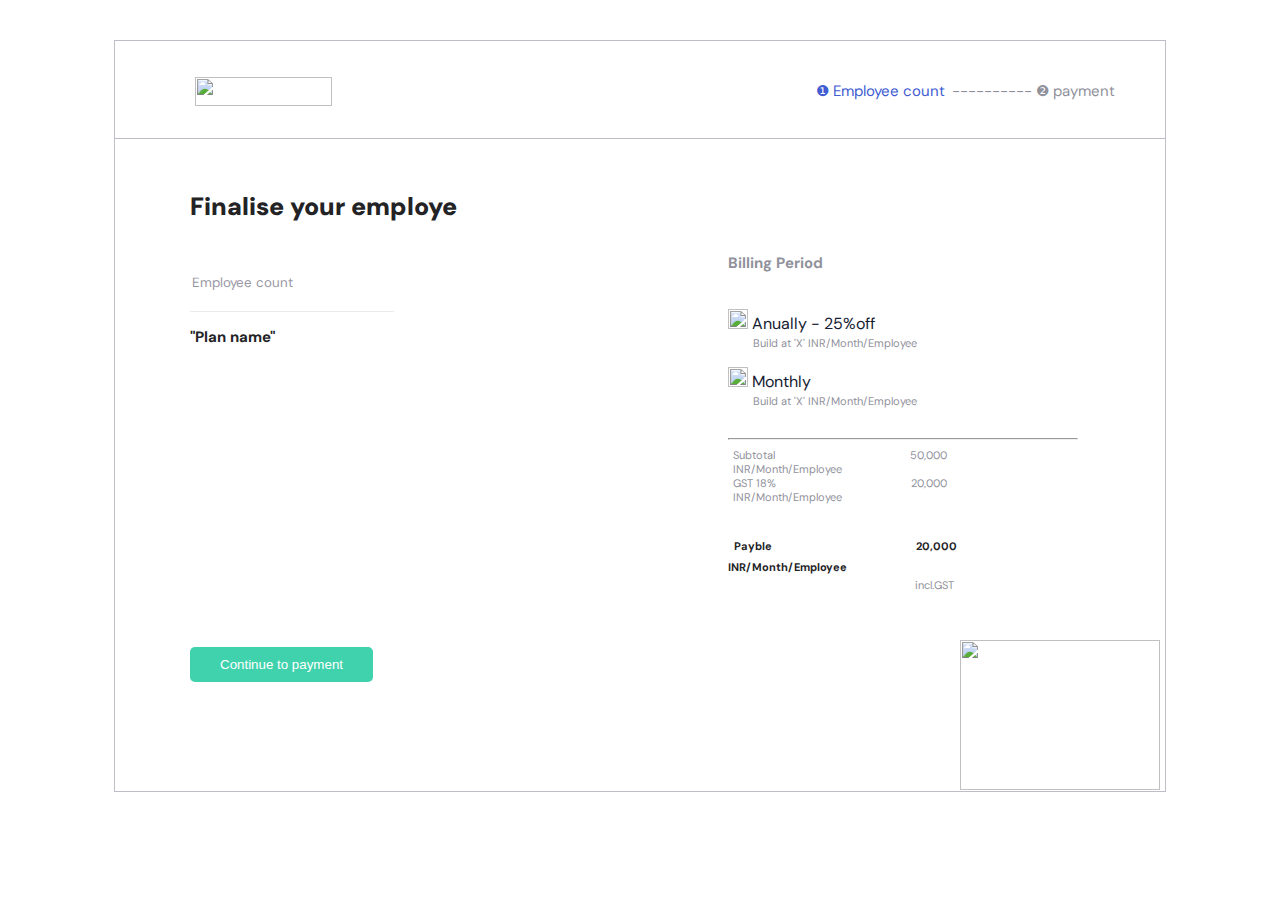
==== index.html @ c9f54953 "Update index.html" ====
<!DOCTYPE html>
<html lang="en">
<head>
  <title> 2 Project  </title>
  <meta charset="UTF-8" />
  <meta name="viewport" content="width=device-width,initial-scale=1" />
  <meta name="description" content="..." />
  <link rel="stylesheet" href="https://ambika-01.github.io/new.css" >
  <link rel="preconnect" href="https://fonts.googleapis.com">
<link rel="preconnect" href="https://fonts.gstatic.com" crossorigin>
<link href="https://fonts.googleapis.com/css2?family=DM+Sans&display=swap" rel="stylesheet">
</head>
<body>
<div class="main">
  <nav>
    <img src="C:\Users\91865\sassfiles/Group 30.svg">
    <span style='font-size:15px; font-family: DM Sans, sans-serif; color:#90919B; float:right; margin:40px auto; padding-right:50px;'> ---------- &#10103; payment </span>
    <span style='font-size:15px; font-family: DM Sans, sans-serif; color:#405CD2; float:right; margin:40px auto; padding-right:7px; '>&#10102; Employee count</span>
  </nav>
  <div class="main2">
     <h1><b>Finalise your employe</b></h1>
     <input type="text" value="Employee count" required>
     <h3>"Plan name"</h3>
     <a href="https://github.com/ambika-01/ambika-01.github.io/blob/main/intern2.html"><button> Continue to  payment </button></a>
     <div class="main3">
       <h6>Billing  Period</h6>
         <div class="icon"><img class="round" src="https://github.com/ambika-01/ambika-01.github.io/blob/main/Layer2.svg">  Anually - 25%off </div>
         <p>Build at 'X' INR/Month/Employee</p>
         <div class="icon1"><img class="round" src="https://github.com/ambika-01/ambika-01.github.io/blob/main/Layer2(1).svg">  Monthly</div>
         <p>Build at 'X' INR/Month/Employee</p>
         <hr>
         <p class="ptag">Subtotal  &nbsp; &nbsp; &nbsp; &nbsp; &nbsp;  &nbsp; &nbsp; &nbsp; &nbsp; &nbsp; &nbsp; &nbsp; &nbsp; &nbsp; &nbsp; &nbsp; &nbsp; &nbsp; &nbsp; &nbsp; &nbsp; &nbsp; 50,000 INR/Month/Employee</p>
         <p class="ptag">GST 18%  &nbsp; &nbsp; &nbsp; &nbsp; &nbsp; &nbsp; &nbsp; &nbsp; &nbsp; &nbsp; &nbsp; &nbsp;  &nbsp; &nbsp; &nbsp; &nbsp; &nbsp; &nbsp; &nbsp; &nbsp; &nbsp; &nbsp;  20,000 INR/Month/Employee</p>
         <b class="end">&nbsp; Payble &nbsp; &nbsp; &nbsp; &nbsp; &nbsp; &nbsp; &nbsp; &nbsp; &nbsp; &nbsp; &nbsp; &nbsp; &nbsp; &nbsp;  &nbsp; &nbsp; &nbsp; &nbsp; &nbsp; &nbsp; &nbsp; &nbsp; &nbsp; &nbsp;20,000 INR/Month/Employee</b>
         <p class="end">&nbsp; &nbsp; &nbsp; &nbsp; &nbsp; &nbsp; &nbsp; &nbsp; &nbsp; &nbsp; &nbsp; &nbsp; &nbsp; &nbsp; &nbsp; &nbsp; &nbsp &nbsp; &nbsp; &nbsp; &nbsp; &nbsp; &nbsp; &nbsp; &nbsp; &nbsp; &nbsp;  incl.GST</p>
     </div>
    <img class=" wave" src="https://ambika-01.github.io/MaskGroup1(1).png">

  </div>
</div>
</body>
</html>
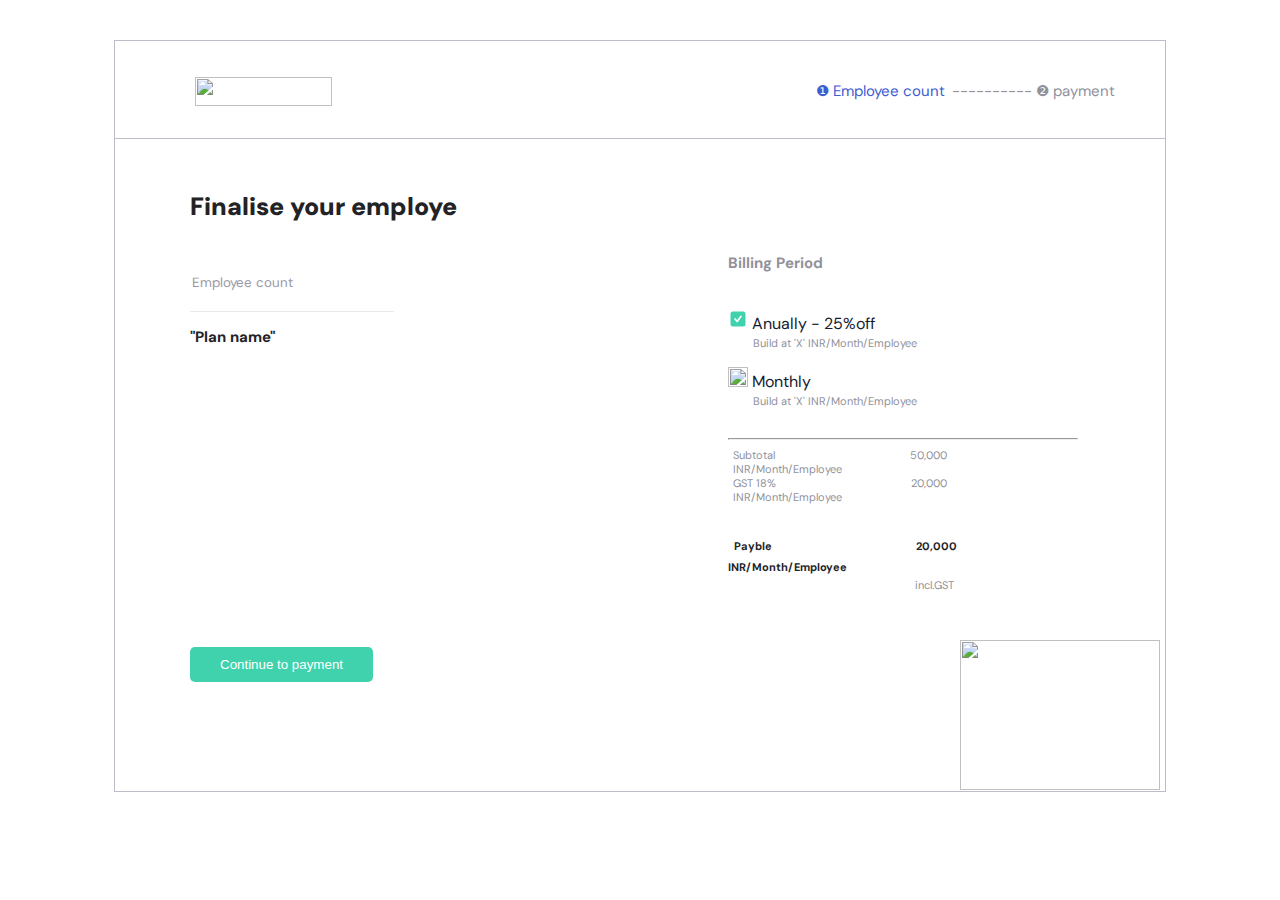
==== commit 68b4a6dc: "Update index.html" ====
--- a/index.html
+++ b/index.html
@@ -1,7 +1,7 @@
 <!DOCTYPE html>
 <html lang="en">
 <head>
-  <title> 2 Project  </title>
+  <title> 4 Project  </title>
   <meta charset="UTF-8" />
   <meta name="viewport" content="width=device-width,initial-scale=1" />
   <meta name="description" content="..." />
@@ -21,12 +21,12 @@
      <h1><b>Finalise your employe</b></h1>
      <input type="text" value="Employee count" required>
      <h3>"Plan name"</h3>
-     <a href="https://github.com/ambika-01/ambika-01.github.io/blob/main/intern2.html"><button> Continue to  payment </button></a>
+     <a href="https://ambika-01.github.io/intern2.html"><button> Continue to  payment </button></a>
      <div class="main3">
        <h6>Billing  Period</h6>
-         <div class="icon"><img class="round" src="https://github.com/ambika-01/ambika-01.github.io/blob/main/Layer2.svg">  Anually - 25%off </div>
+         <div class="icon"><img class="round" src="https://ambika-01.github.io/Layer2.svg">  Anually - 25%off </div>
          <p>Build at 'X' INR/Month/Employee</p>
-         <div class="icon1"><img class="round" src="https://github.com/ambika-01/ambika-01.github.io/blob/main/Layer2(1).svg">  Monthly</div>
+         <div class="icon1"><img class="round" src="https://ambika-01.github.io/Layer2(1).svg">  Monthly</div>
          <p>Build at 'X' INR/Month/Employee</p>
          <hr>
          <p class="ptag">Subtotal  &nbsp; &nbsp; &nbsp; &nbsp; &nbsp;  &nbsp; &nbsp; &nbsp; &nbsp; &nbsp; &nbsp; &nbsp; &nbsp; &nbsp; &nbsp; &nbsp; &nbsp; &nbsp; &nbsp; &nbsp; &nbsp; &nbsp; 50,000 INR/Month/Employee</p>
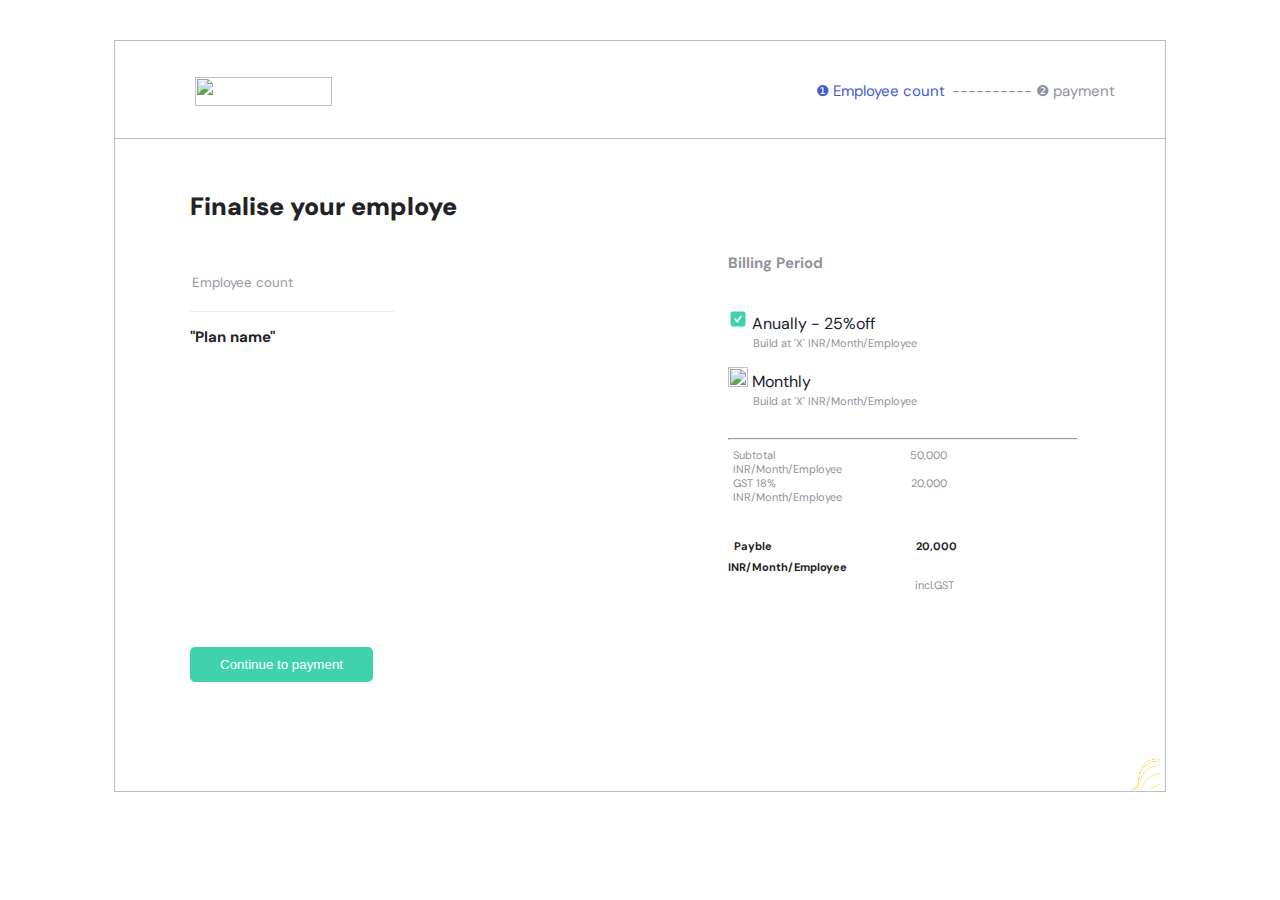
==== commit 7425f072: "Update index.html" ====
--- a/index.html
+++ b/index.html
@@ -1,7 +1,7 @@
 <!DOCTYPE html>
 <html lang="en">
 <head>
-  <title> 4 Project  </title>
+  <title> 5 Project  </title>
   <meta charset="UTF-8" />
   <meta name="viewport" content="width=device-width,initial-scale=1" />
   <meta name="description" content="..." />
@@ -34,7 +34,7 @@
          <b class="end">&nbsp; Payble &nbsp; &nbsp; &nbsp; &nbsp; &nbsp; &nbsp; &nbsp; &nbsp; &nbsp; &nbsp; &nbsp; &nbsp; &nbsp; &nbsp;  &nbsp; &nbsp; &nbsp; &nbsp; &nbsp; &nbsp; &nbsp; &nbsp; &nbsp; &nbsp;20,000 INR/Month/Employee</b>
          <p class="end">&nbsp; &nbsp; &nbsp; &nbsp; &nbsp; &nbsp; &nbsp; &nbsp; &nbsp; &nbsp; &nbsp; &nbsp; &nbsp; &nbsp; &nbsp; &nbsp; &nbsp &nbsp; &nbsp; &nbsp; &nbsp; &nbsp; &nbsp; &nbsp; &nbsp; &nbsp; &nbsp;  incl.GST</p>
      </div>
-    <img class=" wave" src="https://ambika-01.github.io/MaskGroup1(1).png">
+    <img class=" wave" src="https://ambika-01.github.io/Mask%20Group%201.png">
 
   </div>
 </div>
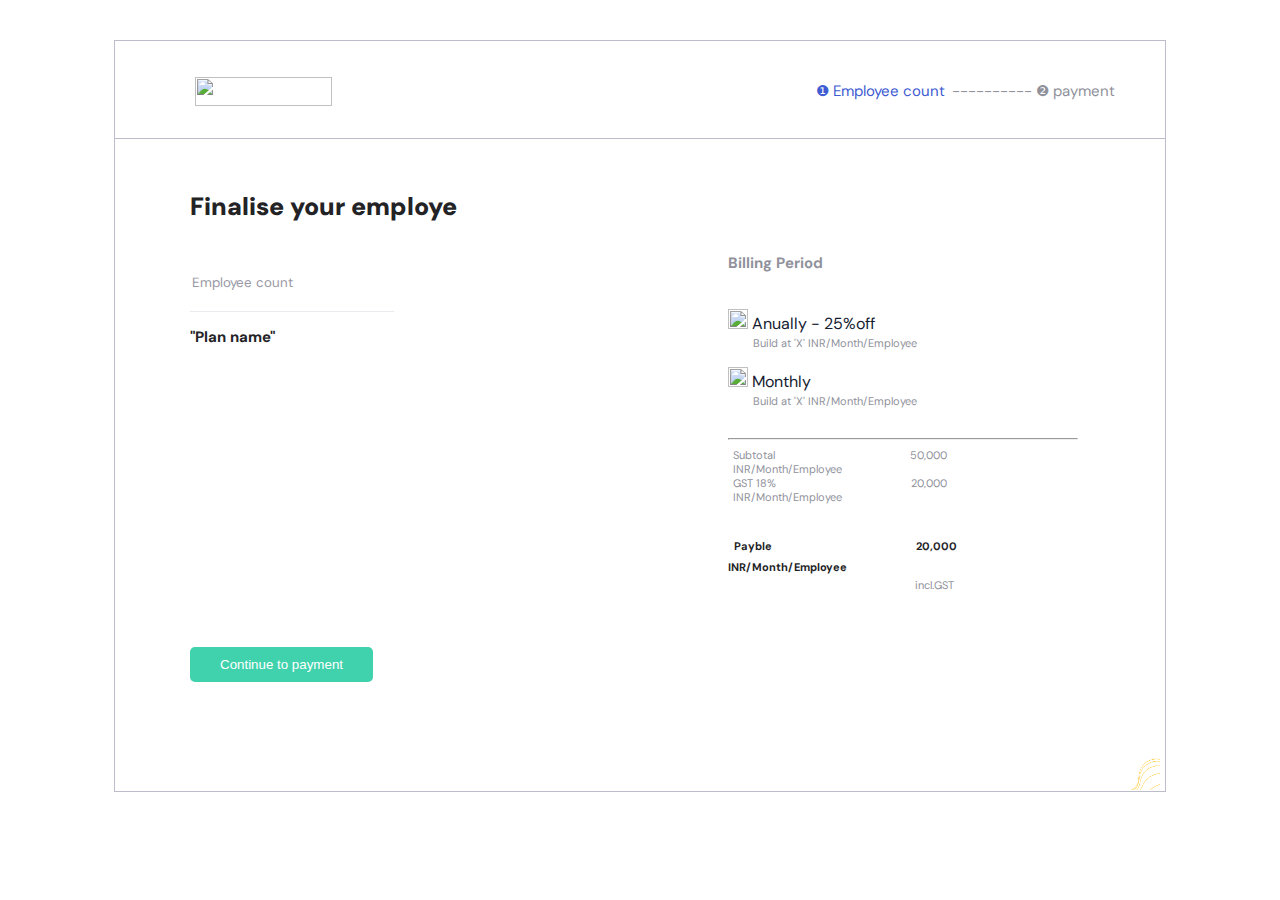
==== commit 72803aaf: "Update index.html" ====
--- a/index.html
+++ b/index.html
@@ -1,7 +1,7 @@
 <!DOCTYPE html>
 <html lang="en">
 <head>
-  <title> 5 Project  </title>
+  <title> 6 Project  </title>
   <meta charset="UTF-8" />
   <meta name="viewport" content="width=device-width,initial-scale=1" />
   <meta name="description" content="..." />
@@ -24,9 +24,9 @@
      <a href="https://ambika-01.github.io/intern2.html"><button> Continue to  payment </button></a>
      <div class="main3">
        <h6>Billing  Period</h6>
-         <div class="icon"><img class="round" src="https://ambika-01.github.io/Layer2.svg">  Anually - 25%off </div>
+         <div class="icon"><img class="round" src="hhttps://ambika-01.github.io/Layer%202.svg">  Anually - 25%off </div>
          <p>Build at 'X' INR/Month/Employee</p>
-         <div class="icon1"><img class="round" src="https://ambika-01.github.io/Layer2(1).svg">  Monthly</div>
+         <div class="icon1"><img class="round" src="https://ambika-01.github.io/Layer%202%20(1).svg.svg">  Monthly</div>
          <p>Build at 'X' INR/Month/Employee</p>
          <hr>
          <p class="ptag">Subtotal  &nbsp; &nbsp; &nbsp; &nbsp; &nbsp;  &nbsp; &nbsp; &nbsp; &nbsp; &nbsp; &nbsp; &nbsp; &nbsp; &nbsp; &nbsp; &nbsp; &nbsp; &nbsp; &nbsp; &nbsp; &nbsp; &nbsp; 50,000 INR/Month/Employee</p>
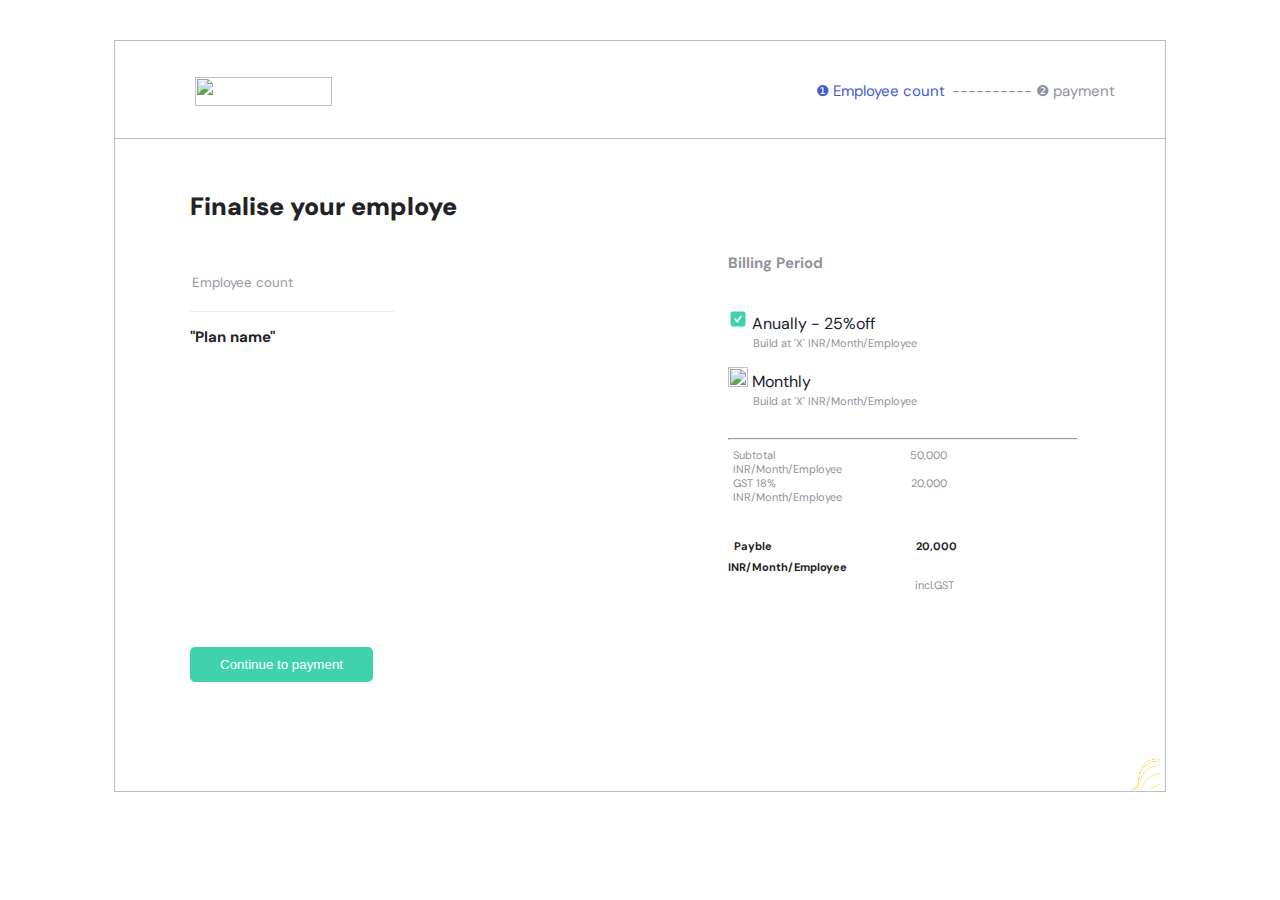
==== commit b196f9fa: "Update index.html" ====
--- a/index.html
+++ b/index.html
@@ -1,7 +1,7 @@
 <!DOCTYPE html>
 <html lang="en">
 <head>
-  <title> 6 Project  </title>
+  <title> 7 Project  </title>
   <meta charset="UTF-8" />
   <meta name="viewport" content="width=device-width,initial-scale=1" />
   <meta name="description" content="..." />
@@ -24,9 +24,9 @@
      <a href="https://ambika-01.github.io/intern2.html"><button> Continue to  payment </button></a>
      <div class="main3">
        <h6>Billing  Period</h6>
-         <div class="icon"><img class="round" src="hhttps://ambika-01.github.io/Layer%202.svg">  Anually - 25%off </div>
+         <div class="icon"><img class="round" src="https://ambika-01.github.io/Layer2.svg">  Anually - 25%off </div>
          <p>Build at 'X' INR/Month/Employee</p>
-         <div class="icon1"><img class="round" src="https://ambika-01.github.io/Layer%202%20(1).svg.svg">  Monthly</div>
+         <div class="icon1"><img class="round" src="https://ambika-01.github.io/Layer%202%20(1).svg.">  Monthly</div>
          <p>Build at 'X' INR/Month/Employee</p>
          <hr>
          <p class="ptag">Subtotal  &nbsp; &nbsp; &nbsp; &nbsp; &nbsp;  &nbsp; &nbsp; &nbsp; &nbsp; &nbsp; &nbsp; &nbsp; &nbsp; &nbsp; &nbsp; &nbsp; &nbsp; &nbsp; &nbsp; &nbsp; &nbsp; &nbsp; 50,000 INR/Month/Employee</p>
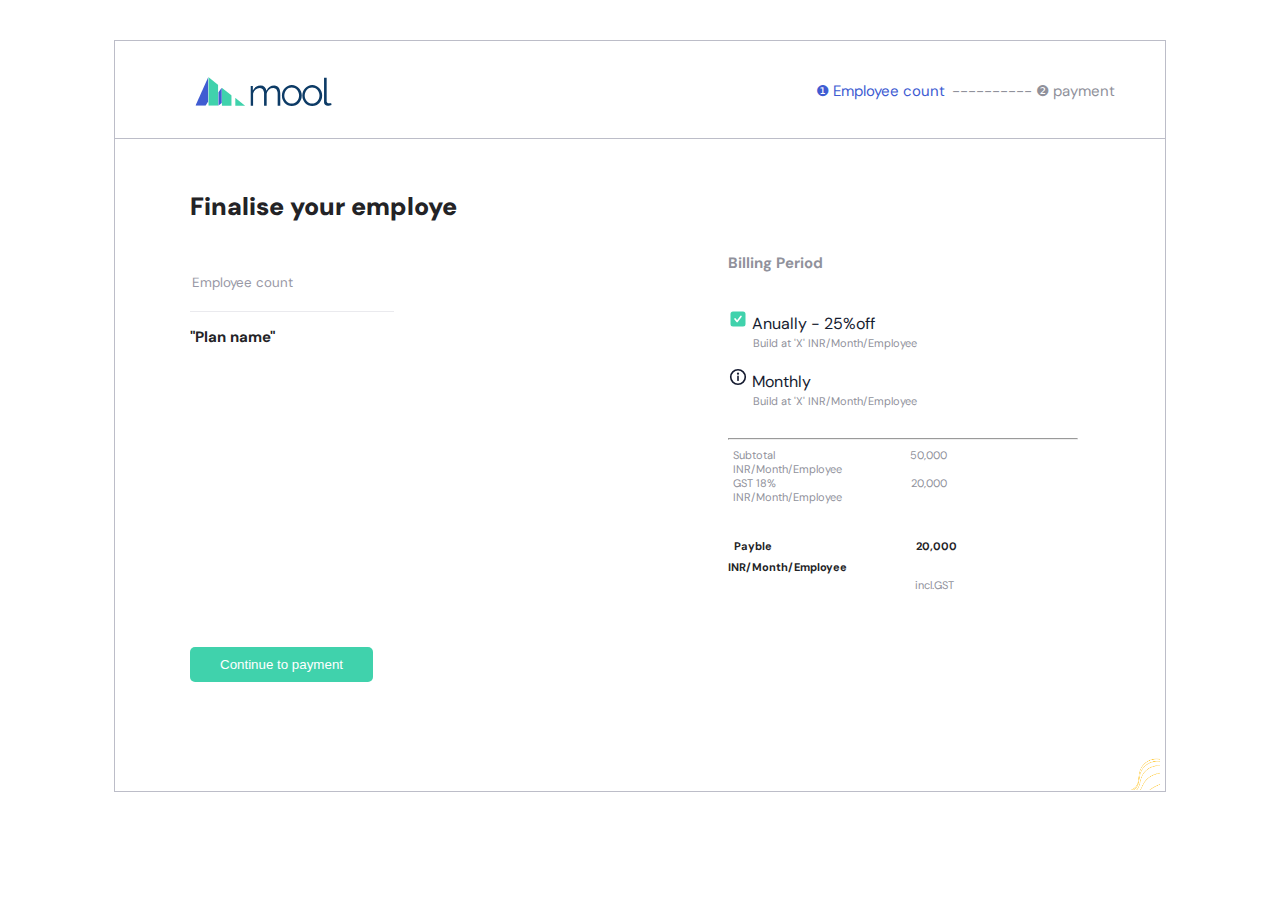
==== commit dbe03e40: "Update index.html" ====
--- a/index.html
+++ b/index.html
@@ -1,7 +1,7 @@
 <!DOCTYPE html>
 <html lang="en">
 <head>
-  <title> 7 Project  </title>
+  <title> 8 Project  </title>
   <meta charset="UTF-8" />
   <meta name="viewport" content="width=device-width,initial-scale=1" />
   <meta name="description" content="..." />
@@ -13,7 +13,7 @@
 <body>
 <div class="main">
   <nav>
-    <img src="C:\Users\91865\sassfiles/Group 30.svg">
+    <img src="https://ambika-01.github.io/Group%2030.svg">
     <span style='font-size:15px; font-family: DM Sans, sans-serif; color:#90919B; float:right; margin:40px auto; padding-right:50px;'> ---------- &#10103; payment </span>
     <span style='font-size:15px; font-family: DM Sans, sans-serif; color:#405CD2; float:right; margin:40px auto; padding-right:7px; '>&#10102; Employee count</span>
   </nav>
@@ -26,7 +26,7 @@
        <h6>Billing  Period</h6>
          <div class="icon"><img class="round" src="https://ambika-01.github.io/Layer2.svg">  Anually - 25%off </div>
          <p>Build at 'X' INR/Month/Employee</p>
-         <div class="icon1"><img class="round" src="https://ambika-01.github.io/Layer%202%20(1).svg.">  Monthly</div>
+         <div class="icon1"><img class="round" src="https://ambika-01.github.io/Layer%202%20(1).svg">  Monthly</div>
          <p>Build at 'X' INR/Month/Employee</p>
          <hr>
          <p class="ptag">Subtotal  &nbsp; &nbsp; &nbsp; &nbsp; &nbsp;  &nbsp; &nbsp; &nbsp; &nbsp; &nbsp; &nbsp; &nbsp; &nbsp; &nbsp; &nbsp; &nbsp; &nbsp; &nbsp; &nbsp; &nbsp; &nbsp; &nbsp; 50,000 INR/Month/Employee</p>
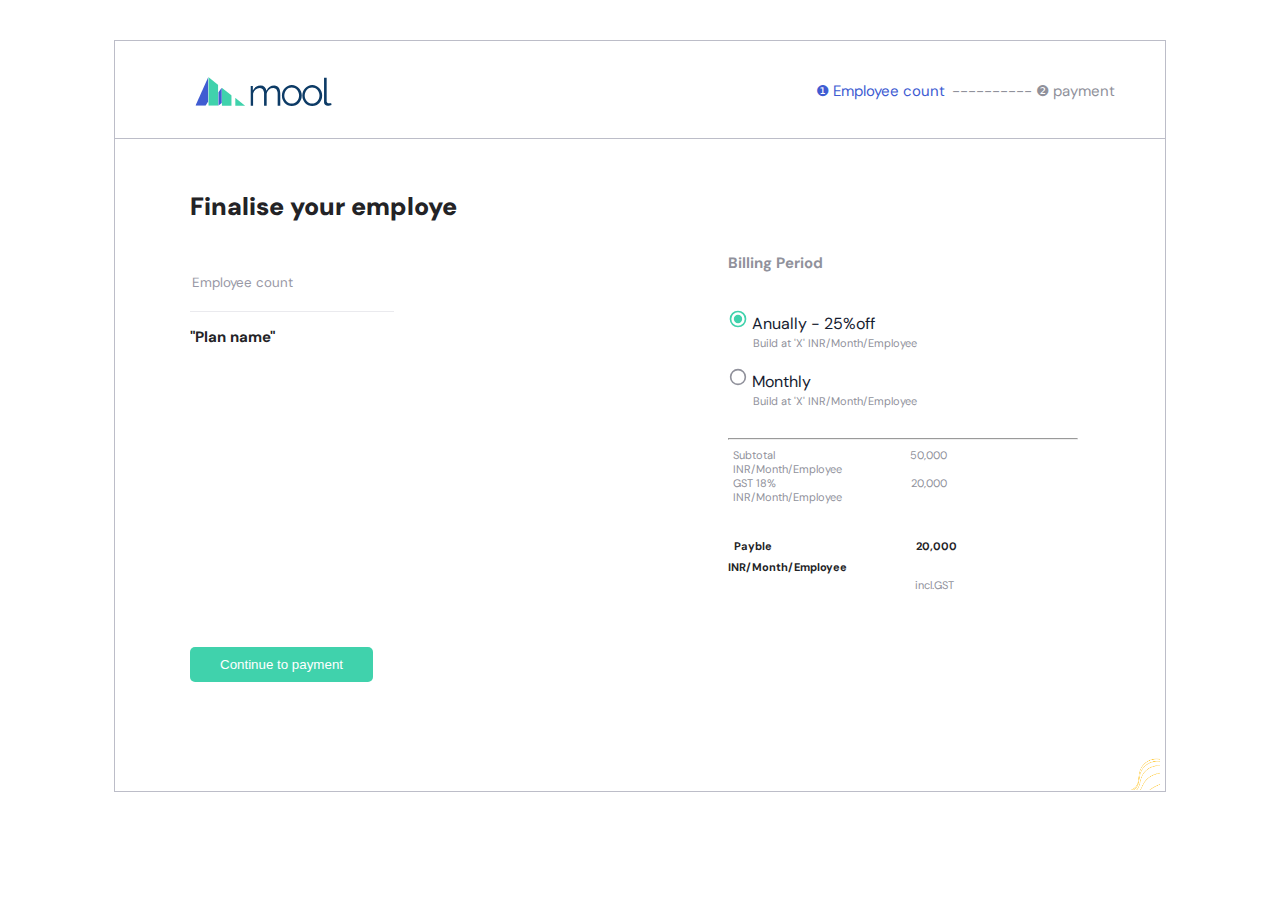
==== commit 61cddbd5: "Update index.html" ====
--- a/index.html
+++ b/index.html
@@ -24,9 +24,9 @@
      <a href="https://ambika-01.github.io/intern2.html"><button> Continue to  payment </button></a>
      <div class="main3">
        <h6>Billing  Period</h6>
-         <div class="icon"><img class="round" src="https://ambika-01.github.io/Layer2.svg">  Anually - 25%off </div>
+         <div class="icon"><img class="round" src="https://ambika-01.github.io/Layer%202%20(5).svg">  Anually - 25%off </div>
          <p>Build at 'X' INR/Month/Employee</p>
-         <div class="icon1"><img class="round" src="https://ambika-01.github.io/Layer%202%20(1).svg">  Monthly</div>
+         <div class="icon1"><img class="round" src="https://ambika-01.github.io/Layer%202%20(6).svg">  Monthly</div>
          <p>Build at 'X' INR/Month/Employee</p>
          <hr>
          <p class="ptag">Subtotal  &nbsp; &nbsp; &nbsp; &nbsp; &nbsp;  &nbsp; &nbsp; &nbsp; &nbsp; &nbsp; &nbsp; &nbsp; &nbsp; &nbsp; &nbsp; &nbsp; &nbsp; &nbsp; &nbsp; &nbsp; &nbsp; &nbsp; 50,000 INR/Month/Employee</p>
